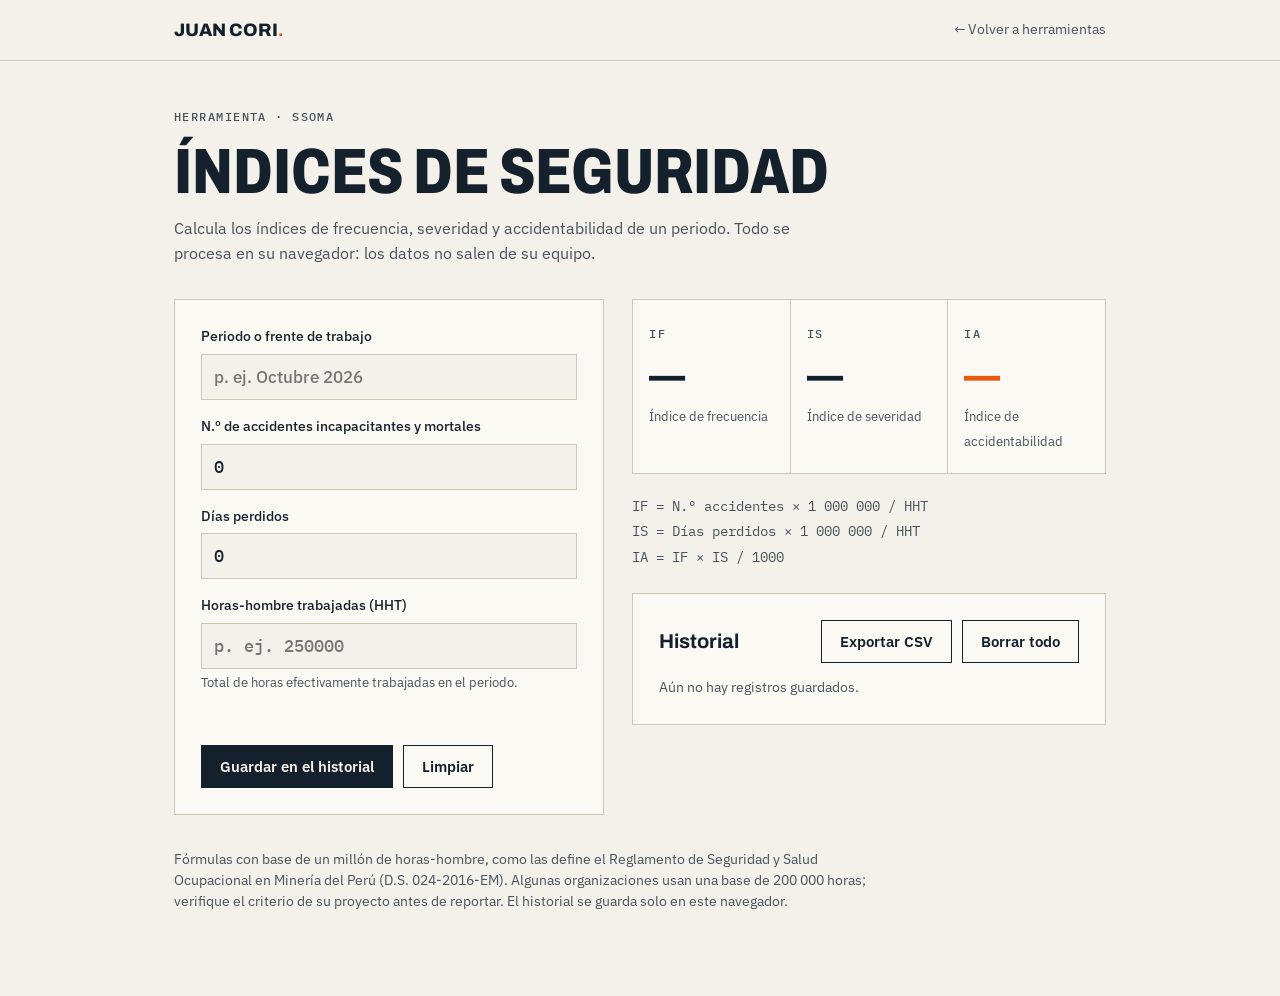
==== herramientas/indices-seguridad/index.html @ 05263399 "Add files via upload" ====
<!DOCTYPE html>
<html lang="es">
<head>
<meta charset="utf-8">
<meta name="viewport" content="width=device-width, initial-scale=1">
<title>Índices de seguridad (IF, IS, IA) · Juan Cori</title>
<meta name="description" content="Calculadora de índices de frecuencia, severidad y accidentabilidad para obras y proyectos. Funciona en el navegador, sin enviar datos.">
<link rel="canonical" href="https://www.juancori.com/herramientas/indices-seguridad/">
<link rel="preconnect" href="https://fonts.googleapis.com">
<link rel="preconnect" href="https://fonts.gstatic.com" crossorigin>
<link href="https://fonts.googleapis.com/css2?family=Archivo:wdth,wght@75..125,400..800&family=IBM+Plex+Mono:wght@400;500&family=IBM+Plex+Sans:wght@400;500;600&display=swap" rel="stylesheet">
<style>
:root{--paper:#f4f1ea;--ink:#14202b;--ink2:#46525e;--line:#cfc8b8;--accent:#e8590c;--steel:#1f5673;--card:#fbf9f4}
[data-theme=dark]{--paper:#10181f;--ink:#ece8df;--ink2:#a4adb5;--line:#2c3a47;--accent:#ff7a2e;--steel:#6fb3d6;--card:#172430}
*{box-sizing:border-box}
body{margin:0;background:var(--paper);color:var(--ink);font:400 16px/1.55 "IBM Plex Sans",system-ui,sans-serif}
.wrap{max-width:980px;margin:0 auto;padding:0 24px}
.mono{font:500 12px/1.4 "IBM Plex Mono",monospace;letter-spacing:.12em;text-transform:uppercase;color:var(--ink2)}
header{border-bottom:1px solid var(--line)}
header .wrap{display:flex;align-items:center;justify-content:space-between;height:60px}
.brand{font:800 18px Archivo,sans-serif;text-decoration:none;color:inherit}.brand b{color:var(--accent)}
header a.back{font-size:14px;color:var(--ink2);text-decoration:none}
h1{font:800 clamp(34px,6vw,64px)/1 Archivo,sans-serif;font-stretch:80%;text-transform:uppercase;margin:14px 0 12px}
.intro{max-width:620px;color:var(--ink2);margin:0 0 34px}
main{padding:48px 0 70px}
.grid{display:grid;grid-template-columns:1fr 1.1fr;gap:28px}
@media(max-width:820px){.grid{grid-template-columns:1fr}}
.box{border:1px solid var(--line);background:var(--card);padding:26px}
label{display:block;font-size:14px;font-weight:500;margin:16px 0 6px}
label:first-of-type{margin-top:0}
input{width:100%;padding:11px 12px;font:500 17px "IBM Plex Mono",monospace;border:1.5px solid var(--line);background:var(--paper);color:var(--ink)}
input:focus{outline:none;border-color:var(--accent)}
.hint{font-size:13px;color:var(--ink2);margin-top:4px}
.btns{display:flex;gap:10px;flex-wrap:wrap;margin-top:22px}
button{font:600 14.5px "IBM Plex Sans",sans-serif;padding:11px 18px;border:1.5px solid var(--ink);background:none;color:var(--ink);cursor:pointer}
button.p{background:var(--ink);color:var(--paper)}
button:hover{box-shadow:3px 3px 0 var(--accent)}
.res{display:grid;grid-template-columns:repeat(3,1fr);gap:1px;background:var(--line);border:1px solid var(--line)}
.r{background:var(--card);padding:20px 16px}
.r b{display:block;font:800 clamp(30px,4.6vw,44px)/1 Archivo,sans-serif;font-stretch:82%;margin:8px 0 6px}
.r small{font-size:12.5px;color:var(--ink2)}
.r.k b{color:var(--accent)}
.formula{margin-top:20px;font:400 13.5px/1.9 "IBM Plex Mono",monospace;color:var(--ink2)}
.err{color:#c92a2a;font-size:14px;min-height:20px;margin-top:10px}
table{width:100%;border-collapse:collapse;font-size:14px;margin-top:14px}
th,td{padding:9px 8px;border-bottom:1px solid var(--line);text-align:right}
th:first-child,td:first-child{text-align:left}
th{font:500 11.5px "IBM Plex Mono",monospace;text-transform:uppercase;letter-spacing:.08em;color:var(--ink2)}
td button{padding:2px 8px;border:0;font-size:16px}
.empty{color:var(--ink2);font-size:14px;margin:14px 0 0}
.note{margin-top:34px;font-size:13.5px;color:var(--ink2);max-width:720px}
h2{font:700 20px Archivo,sans-serif;margin:0}
.hrow{display:flex;justify-content:space-between;align-items:center;gap:12px;flex-wrap:wrap}
</style>
</head>
<body>
<header><div class="wrap"><a class="brand" href="../../">JUAN CORI<b>.</b></a><a class="back" href="../../#herramientas">← Volver a herramientas</a></div></header>
<main><div class="wrap">
<div class="mono">Herramienta · SSOMA</div>
<h1>Índices de seguridad</h1>
<p class="intro">Calcula los índices de frecuencia, severidad y accidentabilidad de un periodo. Todo se procesa en su navegador: los datos no salen de su equipo.</p>
<div class="grid">
<form class="box" id="f" novalidate>
<label for="per">Periodo o frente de trabajo</label><input id="per" type="text" placeholder="p. ej. Octubre 2026" maxlength="40" style="font-family:inherit">
<label for="acc">N.º de accidentes incapacitantes y mortales</label><input id="acc" type="number" min="0" step="1" inputmode="numeric" value="0">
<label for="dias">Días perdidos</label><input id="dias" type="number" min="0" step="1" inputmode="numeric" value="0">
<label for="hht">Horas-hombre trabajadas (HHT)</label><input id="hht" type="number" min="1" step="1" inputmode="numeric" placeholder="p. ej. 250000">
<div class="hint">Total de horas efectivamente trabajadas en el periodo.</div>
<div class="err" id="err" role="alert"></div>
<div class="btns"><button class="p" type="submit">Guardar en el historial</button><button type="reset">Limpiar</button></div>
</form>
<div>
<div class="res" aria-live="polite">
<div class="r"><span class="mono">IF</span><b id="if">—</b><small>Índice de frecuencia</small></div>
<div class="r"><span class="mono">IS</span><b id="is">—</b><small>Índice de severidad</small></div>
<div class="r k"><span class="mono">IA</span><b id="ia">—</b><small>Índice de accidentabilidad</small></div>
</div>
<div class="formula">IF = N.º accidentes × 1 000 000 / HHT<br>IS = Días perdidos × 1 000 000 / HHT<br>IA = IF × IS / 1000</div>
<div class="box" style="margin-top:22px">
<div class="hrow"><h2>Historial</h2><div class="btns" style="margin:0"><button id="csv" type="button">Exportar CSV</button><button id="clr" type="button">Borrar todo</button></div></div>
<p class="empty" id="empty">Aún no hay registros guardados.</p>
<table id="tb" hidden><thead><tr><th>Periodo</th><th>Acc.</th><th>Días</th><th>HHT</th><th>IF</th><th>IS</th><th>IA</th><th></th></tr></thead><tbody></tbody></table>
</div>
</div>
</div>
<p class="note">Fórmulas con base de un millón de horas-hombre, como las define el Reglamento de Seguridad y Salud Ocupacional en Minería del Perú (D.S. 024-2016-EM). Algunas organizaciones usan una base de 200 000 horas; verifique el criterio de su proyecto antes de reportar. El historial se guarda solo en este navegador.</p>
</div></main>
<script>
const $=id=>document.getElementById(id),fmt=n=>n.toLocaleString('es-PE',{maximumFractionDigits:2});
let th=null;try{th=localStorage.getItem('jc-theme')}catch(e){}if(!th&&matchMedia('(prefers-color-scheme:dark)').matches)th='dark';if(th)document.documentElement.dataset.theme=th;
let hist=[];try{hist=JSON.parse(localStorage.getItem('jc-indices')||'[]')}catch(e){}
function calc(){const a=+$('acc').value,d=+$('dias').value,h=+$('hht').value;
if(!(h>0)||a<0||d<0||!Number.isFinite(a+d+h)){['if','is','ia'].forEach(k=>$(k).textContent='—');return null}
const IF=a*1e6/h,IS=d*1e6/h,IA=IF*IS/1000;$('if').textContent=fmt(IF);$('is').textContent=fmt(IS);$('ia').textContent=fmt(IA);return{a,d,h,IF,IS,IA}}
function save(){try{localStorage.setItem('jc-indices',JSON.stringify(hist))}catch(e){}}
function draw(){const tb=$('tb').tBodies[0];tb.innerHTML='';$('tb').hidden=!hist.length;$('empty').hidden=!!hist.length;
hist.forEach((r,i)=>{const tr=tb.insertRow();[r.p,r.a,r.d,fmt(r.h),fmt(r.IF),fmt(r.IS),fmt(r.IA)].forEach(v=>tr.insertCell().textContent=v);
const b=document.createElement('button');b.textContent='×';b.setAttribute('aria-label','Eliminar registro '+r.p);b.onclick=()=>{hist.splice(i,1);save();draw()};tr.insertCell().append(b)})}
['acc','dias','hht'].forEach(k=>$(k).addEventListener('input',()=>{$('err').textContent='';calc()}));
$('f').addEventListener('submit',e=>{e.preventDefault();const r=calc();if(!r){$('err').textContent='Ingrese las horas-hombre trabajadas (mayor que cero) y valores no negativos.';return}
hist.push({p:$('per').value.trim()||'Sin nombre',...r});save();draw()});
$('f').addEventListener('reset',()=>setTimeout(()=>{$('err').textContent='';calc()}));
$('clr').onclick=()=>{hist=[];save();draw()};
$('csv').onclick=()=>{if(!hist.length)return;const q=s=>'"'+String(s).replace(/"/g,'""')+'"';
const rows=[['Periodo','Accidentes','Dias perdidos','HHT','IF','IS','IA'],...hist.map(r=>[r.p,r.a,r.d,r.h,r.IF.toFixed(2),r.IS.toFixed(2),r.IA.toFixed(2)])];
const a=document.createElement('a');a.href=URL.createObjectURL(new Blob(['﻿'+rows.map(r=>r.map(q).join(';')).join('\r\n')],{type:'text/csv'}));a.download='indices-seguridad.csv';a.click();URL.revokeObjectURL(a.href)};
draw();calc();
</script>
</body>
</html>
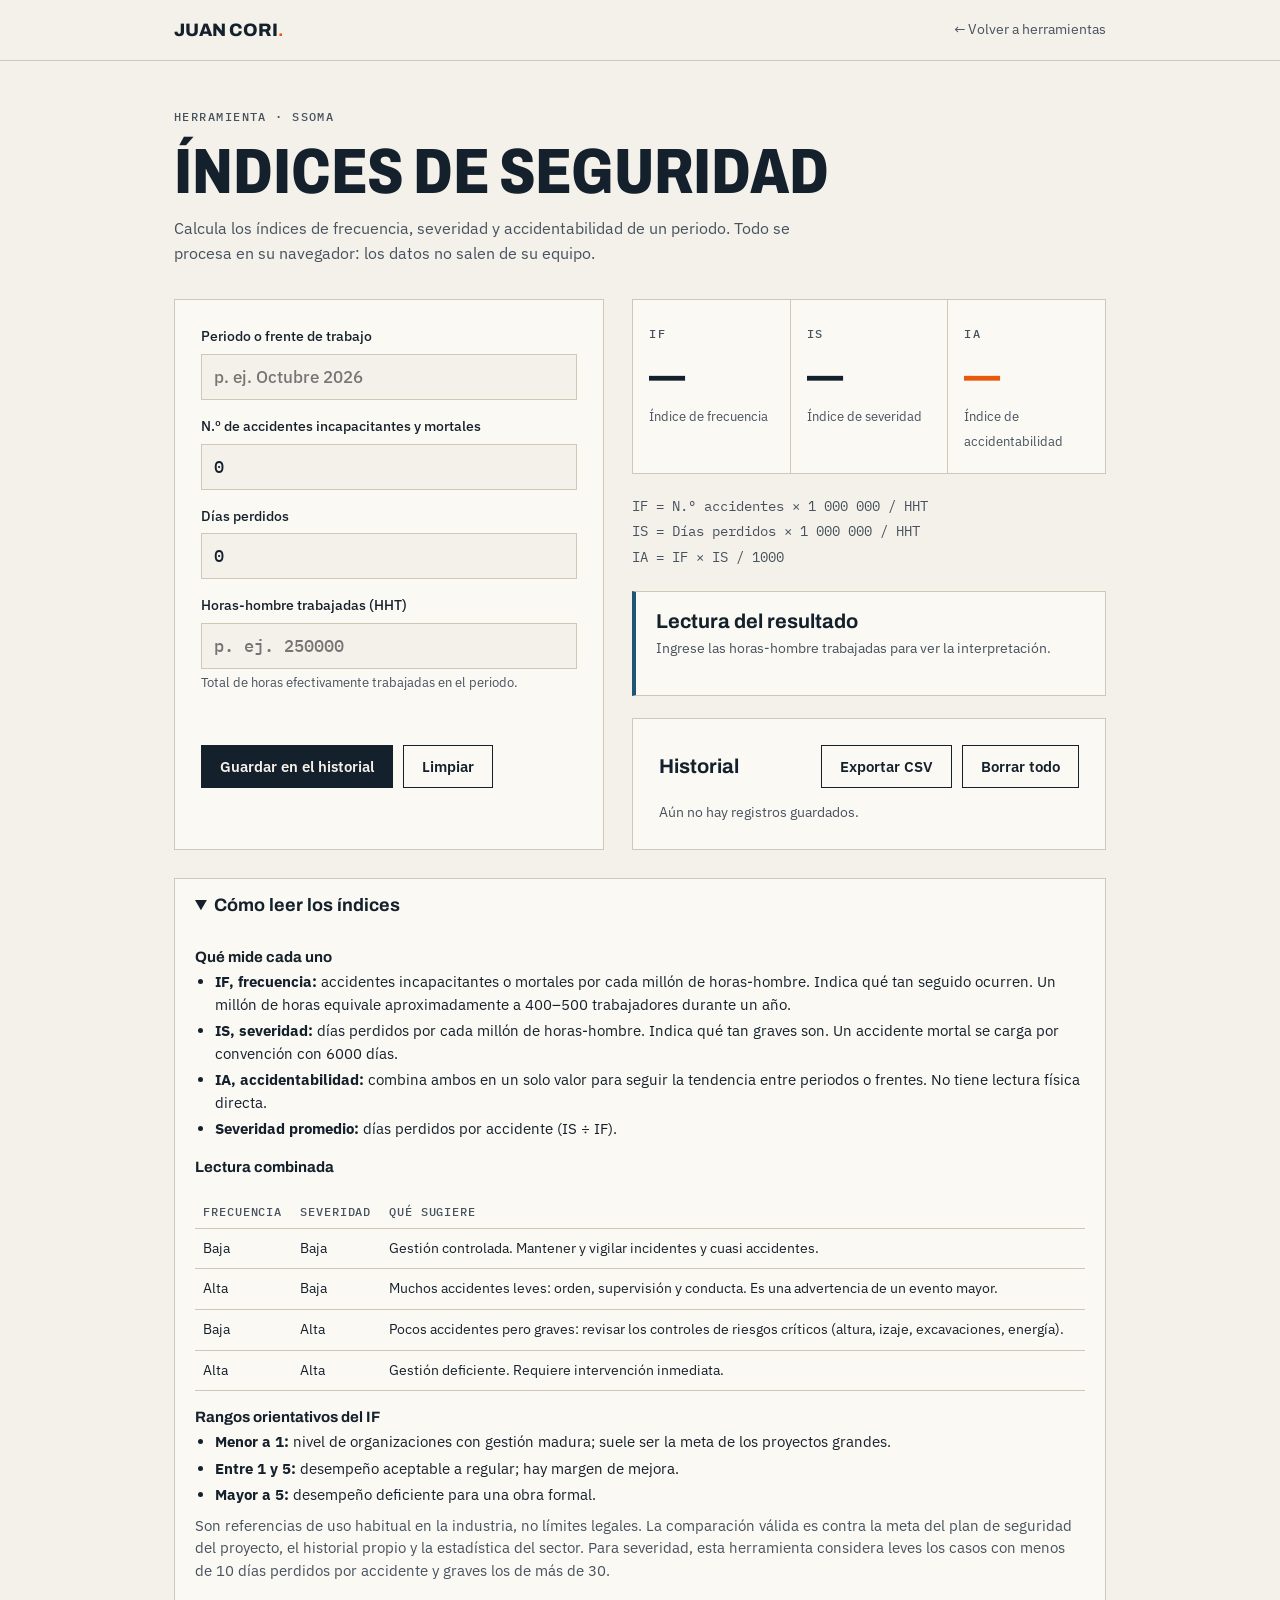
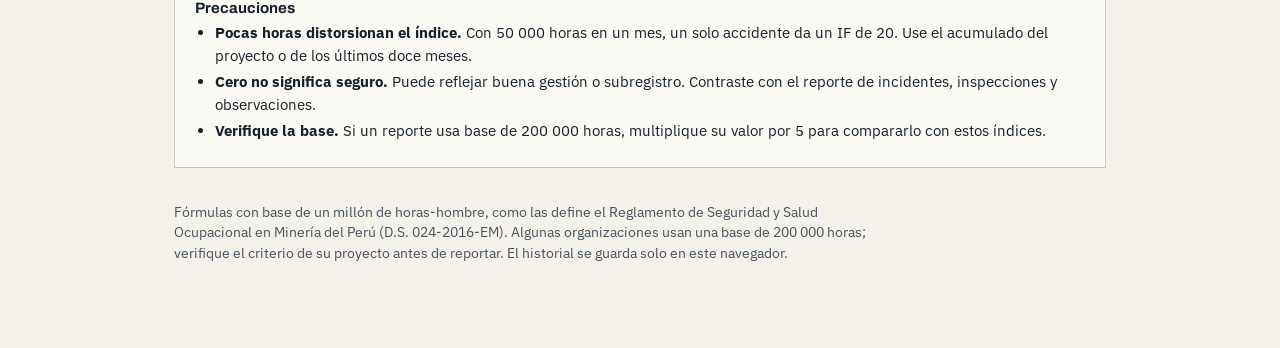
==== commit dc0e53eb: "Add files via upload" ====
--- a/herramientas/indices-seguridad/index.html
+++ b/herramientas/indices-seguridad/index.html
@@ -50,6 +50,19 @@
 .empty{color:var(--ink2);font-size:14px;margin:14px 0 0}
 .note{margin-top:34px;font-size:13.5px;color:var(--ink2);max-width:720px}
 h2{font:700 20px Archivo,sans-serif;margin:0}
+.lect{margin-top:20px;border:1px solid var(--line);border-left:4px solid var(--steel);background:var(--card);padding:18px 20px}
+.lect.g{border-left-color:#2b8a3e}.lect.a{border-left-color:#e67700}.lect.r{border-left-color:#c92a2a}
+.lect h2{margin-bottom:6px}.lect p{margin:6px 0 0;font-size:14.5px}.lect .mini{color:var(--ink2);font-size:13.5px}
+.chips{display:flex;flex-wrap:wrap;gap:8px;margin-top:12px}
+.chip{font:500 12px "IBM Plex Mono",monospace;border:1px solid var(--line);padding:4px 9px;background:var(--paper)}
+tfoot td{font-weight:600;border-top:2px solid var(--ink);border-bottom:0}
+details.guia{margin-top:28px;border:1px solid var(--line);background:var(--card)}
+details.guia summary{cursor:pointer;padding:16px 20px;font:700 18px Archivo,sans-serif}
+details.guia .in{padding:0 20px 20px;font-size:14.5px}
+details.guia h3{font:700 15px Archivo,sans-serif;margin:18px 0 6px}
+details.guia table th:first-child,details.guia table td{text-align:left}
+details.guia td,details.guia th{text-align:left}
+details.guia ul{margin:6px 0 0;padding-left:20px}details.guia li{margin:4px 0}
 .hrow{display:flex;justify-content:space-between;align-items:center;gap:12px;flex-wrap:wrap}
 </style>
 </head>
@@ -76,13 +89,43 @@
 <div class="r k"><span class="mono">IA</span><b id="ia">—</b><small>Índice de accidentabilidad</small></div>
 </div>
 <div class="formula">IF = N.º accidentes × 1 000 000 / HHT<br>IS = Días perdidos × 1 000 000 / HHT<br>IA = IF × IS / 1000</div>
+<div class="lect" id="lect" aria-live="polite"><h2>Lectura del resultado</h2><p id="ltxt" class="mini">Ingrese las horas-hombre trabajadas para ver la interpretación.</p><div class="chips" id="chips"></div><p id="lwarn" class="mini"></p></div>
 <div class="box" style="margin-top:22px">
 <div class="hrow"><h2>Historial</h2><div class="btns" style="margin:0"><button id="csv" type="button">Exportar CSV</button><button id="clr" type="button">Borrar todo</button></div></div>
 <p class="empty" id="empty">Aún no hay registros guardados.</p>
-<table id="tb" hidden><thead><tr><th>Periodo</th><th>Acc.</th><th>Días</th><th>HHT</th><th>IF</th><th>IS</th><th>IA</th><th></th></tr></thead><tbody></tbody></table>
+<table id="tb" hidden><thead><tr><th>Periodo</th><th>Acc.</th><th>Días</th><th>HHT</th><th>IF</th><th>IS</th><th>IA</th><th></th></tr></thead><tbody></tbody><tfoot></tfoot></table>
 </div>
 </div>
 </div>
+<details class="guia" open><summary>Cómo leer los índices</summary><div class="in">
+<h3>Qué mide cada uno</h3>
+<ul>
+<li><b>IF, frecuencia:</b> accidentes incapacitantes o mortales por cada millón de horas-hombre. Indica qué tan seguido ocurren. Un millón de horas equivale aproximadamente a 400–500 trabajadores durante un año.</li>
+<li><b>IS, severidad:</b> días perdidos por cada millón de horas-hombre. Indica qué tan graves son. Un accidente mortal se carga por convención con 6000 días.</li>
+<li><b>IA, accidentabilidad:</b> combina ambos en un solo valor para seguir la tendencia entre periodos o frentes. No tiene lectura física directa.</li>
+<li><b>Severidad promedio:</b> días perdidos por accidente (IS ÷ IF).</li>
+</ul>
+<h3>Lectura combinada</h3>
+<div style="overflow-x:auto"><table><thead><tr><th>Frecuencia</th><th>Severidad</th><th>Qué sugiere</th></tr></thead><tbody>
+<tr><td>Baja</td><td>Baja</td><td>Gestión controlada. Mantener y vigilar incidentes y cuasi accidentes.</td></tr>
+<tr><td>Alta</td><td>Baja</td><td>Muchos accidentes leves: orden, supervisión y conducta. Es una advertencia de un evento mayor.</td></tr>
+<tr><td>Baja</td><td>Alta</td><td>Pocos accidentes pero graves: revisar los controles de riesgos críticos (altura, izaje, excavaciones, energía).</td></tr>
+<tr><td>Alta</td><td>Alta</td><td>Gestión deficiente. Requiere intervención inmediata.</td></tr>
+</tbody></table></div>
+<h3>Rangos orientativos del IF</h3>
+<ul>
+<li><b>Menor a 1:</b> nivel de organizaciones con gestión madura; suele ser la meta de los proyectos grandes.</li>
+<li><b>Entre 1 y 5:</b> desempeño aceptable a regular; hay margen de mejora.</li>
+<li><b>Mayor a 5:</b> desempeño deficiente para una obra formal.</li>
+</ul>
+<p class="mini" style="color:var(--ink2);margin-top:8px">Son referencias de uso habitual en la industria, no límites legales. La comparación válida es contra la meta del plan de seguridad del proyecto, el historial propio y la estadística del sector. Para severidad, esta herramienta considera leves los casos con menos de 10 días perdidos por accidente y graves los de más de 30.</p>
+<h3>Precauciones</h3>
+<ul>
+<li><b>Pocas horas distorsionan el índice.</b> Con 50 000 horas en un mes, un solo accidente da un IF de 20. Use el acumulado del proyecto o de los últimos doce meses.</li>
+<li><b>Cero no significa seguro.</b> Puede reflejar buena gestión o subregistro. Contraste con el reporte de incidentes, inspecciones y observaciones.</li>
+<li><b>Verifique la base.</b> Si un reporte usa base de 200 000 horas, multiplique su valor por 5 para compararlo con estos índices.</li>
+</ul>
+</div></details>
 <p class="note">Fórmulas con base de un millón de horas-hombre, como las define el Reglamento de Seguridad y Salud Ocupacional en Minería del Perú (D.S. 024-2016-EM). Algunas organizaciones usan una base de 200 000 horas; verifique el criterio de su proyecto antes de reportar. El historial se guarda solo en este navegador.</p>
 </div></main>
 <script>
@@ -90,19 +133,33 @@
 let th=null;try{th=localStorage.getItem('jc-theme')}catch(e){}if(!th&&matchMedia('(prefers-color-scheme:dark)').matches)th='dark';if(th)document.documentElement.dataset.theme=th;
 let hist=[];try{hist=JSON.parse(localStorage.getItem('jc-indices')||'[]')}catch(e){}
 function calc(){const a=+$('acc').value,d=+$('dias').value,h=+$('hht').value;
-if(!(h>0)||a<0||d<0||!Number.isFinite(a+d+h)){['if','is','ia'].forEach(k=>$(k).textContent='—');return null}
-const IF=a*1e6/h,IS=d*1e6/h,IA=IF*IS/1000;$('if').textContent=fmt(IF);$('is').textContent=fmt(IS);$('ia').textContent=fmt(IA);return{a,d,h,IF,IS,IA}}
+if(!(h>0)||a<0||d<0||!Number.isFinite(a+d+h)){['if','is','ia'].forEach(k=>$(k).textContent='—');$('lect').className='lect';$('ltxt').className='mini';$('ltxt').textContent='Ingrese las horas-hombre trabajadas para ver la interpretación.';$('chips').innerHTML='';$('lwarn').textContent='';return null}
+const IF=a*1e6/h,IS=d*1e6/h,IA=IF*IS/1000;$('if').textContent=fmt(IF);$('is').textContent=fmt(IS);$('ia').textContent=fmt(IA);lectura(a,d,h,IF,IS);return{a,d,h,IF,IS,IA}}
+function nivel(a,d,IF){const f=IF<1?0:IF<=5?1:2,avg=a>0?d/a:0,sv=a===0?0:avg<10?0:avg<=30?1:2;return{f,sv,avg}}
+function lectura(a,d,h,IF,IS){const {f,sv,avg}=nivel(a,d,IF);let cls,t;
+  if(a===0&&d===0){cls='g';t='Sin accidentes incapacitantes en el periodo. Confirme que el resultado no se deba a subregistro: revise el reporte de incidentes, inspecciones y observaciones.'}
+  else if(a===0){cls='a';t='Hay días perdidos pero ningún accidente registrado. Revise los datos: los días perdidos deben corresponder a accidentes del periodo o indicarse que provienen de periodos anteriores.'}
+  else if(f===2&&sv===2){cls='r';t='Frecuencia y severidad altas: gestión deficiente. Requiere intervención inmediata y revisión integral de los controles.'}
+  else if(sv===2){cls='r';t='Accidentes graves: en promedio se pierden más de 30 días por caso. Revise los controles de los riesgos críticos, aunque la frecuencia no sea alta.'}
+  else if(f===2){cls='a';t='Frecuencia alta con accidentes mayormente '+(sv===0?'leves':'de severidad media')+'. Apunta a fallas de orden, supervisión y conducta, y es una advertencia de un evento mayor.'}
+  else if(f===1||sv===1){cls='a';t='Desempeño intermedio: hay accidentes con tiempo perdido y margen de mejora. Compare con la meta del plan de seguridad y con los periodos anteriores.'}
+  else{cls='g';t='Frecuencia baja y accidentes leves: gestión controlada. Mantenga la vigilancia sobre incidentes y cuasi accidentes.'}
+  $('lect').className='lect '+cls;$('ltxt').className='';$('ltxt').textContent=t;
+  $('chips').innerHTML=['Frecuencia: '+['baja (IF < 1)','media (IF 1–5)','alta (IF > 5)'][f],a>0?'Severidad promedio: '+fmt(avg)+' días por accidente':'',d>=6000?'Incluye días cargo de un caso mortal o permanente':''].filter(Boolean).map(x=>'<span class="chip">'+x+'</span>').join('');
+  $('lwarn').textContent=h<200000?'Muestra pequeña: con menos de 200 000 horas-hombre, un solo accidente cambia mucho el índice. Interprete junto con el acumulado.':''}
 function save(){try{localStorage.setItem('jc-indices',JSON.stringify(hist))}catch(e){}}
 function draw(){const tb=$('tb').tBodies[0];tb.innerHTML='';$('tb').hidden=!hist.length;$('empty').hidden=!!hist.length;
 hist.forEach((r,i)=>{const tr=tb.insertRow();[r.p,r.a,r.d,fmt(r.h),fmt(r.IF),fmt(r.IS),fmt(r.IA)].forEach(v=>tr.insertCell().textContent=v);
-const b=document.createElement('button');b.textContent='×';b.setAttribute('aria-label','Eliminar registro '+r.p);b.onclick=()=>{hist.splice(i,1);save();draw()};tr.insertCell().append(b)})}
+const b=document.createElement('button');b.textContent='×';b.setAttribute('aria-label','Eliminar registro '+r.p);b.onclick=()=>{hist.splice(i,1);save();draw()};tr.insertCell().append(b)});
+const tf=$('tb').tFoot;tf.innerHTML='';if(hist.length>1){const A=hist.reduce((x,r)=>x+r.a,0),D=hist.reduce((x,r)=>x+r.d,0),H=hist.reduce((x,r)=>x+r.h,0),F=A*1e6/H,S=D*1e6/H,tr=tf.insertRow();
+['Acumulado',A,D,fmt(H),fmt(F),fmt(S),fmt(F*S/1000),''].forEach(v=>tr.insertCell().textContent=v)}}
 ['acc','dias','hht'].forEach(k=>$(k).addEventListener('input',()=>{$('err').textContent='';calc()}));
 $('f').addEventListener('submit',e=>{e.preventDefault();const r=calc();if(!r){$('err').textContent='Ingrese las horas-hombre trabajadas (mayor que cero) y valores no negativos.';return}
 hist.push({p:$('per').value.trim()||'Sin nombre',...r});save();draw()});
 $('f').addEventListener('reset',()=>setTimeout(()=>{$('err').textContent='';calc()}));
 $('clr').onclick=()=>{hist=[];save();draw()};
 $('csv').onclick=()=>{if(!hist.length)return;const q=s=>'"'+String(s).replace(/"/g,'""')+'"';
-const rows=[['Periodo','Accidentes','Dias perdidos','HHT','IF','IS','IA'],...hist.map(r=>[r.p,r.a,r.d,r.h,r.IF.toFixed(2),r.IS.toFixed(2),r.IA.toFixed(2)])];
+const A=hist.reduce((x,r)=>x+r.a,0),D=hist.reduce((x,r)=>x+r.d,0),H=hist.reduce((x,r)=>x+r.h,0);const rows=[['Periodo','Accidentes','Dias perdidos','HHT','IF','IS','IA'],...hist.map(r=>[r.p,r.a,r.d,r.h,r.IF.toFixed(2),r.IS.toFixed(2),r.IA.toFixed(2)]),['Acumulado',A,D,H,(A*1e6/H).toFixed(2),(D*1e6/H).toFixed(2),((A*1e6/H)*(D*1e6/H)/1000).toFixed(2)]];
 const a=document.createElement('a');a.href=URL.createObjectURL(new Blob(['﻿'+rows.map(r=>r.map(q).join(';')).join('\r\n')],{type:'text/csv'}));a.download='indices-seguridad.csv';a.click();URL.revokeObjectURL(a.href)};
 draw();calc();
 </script>
